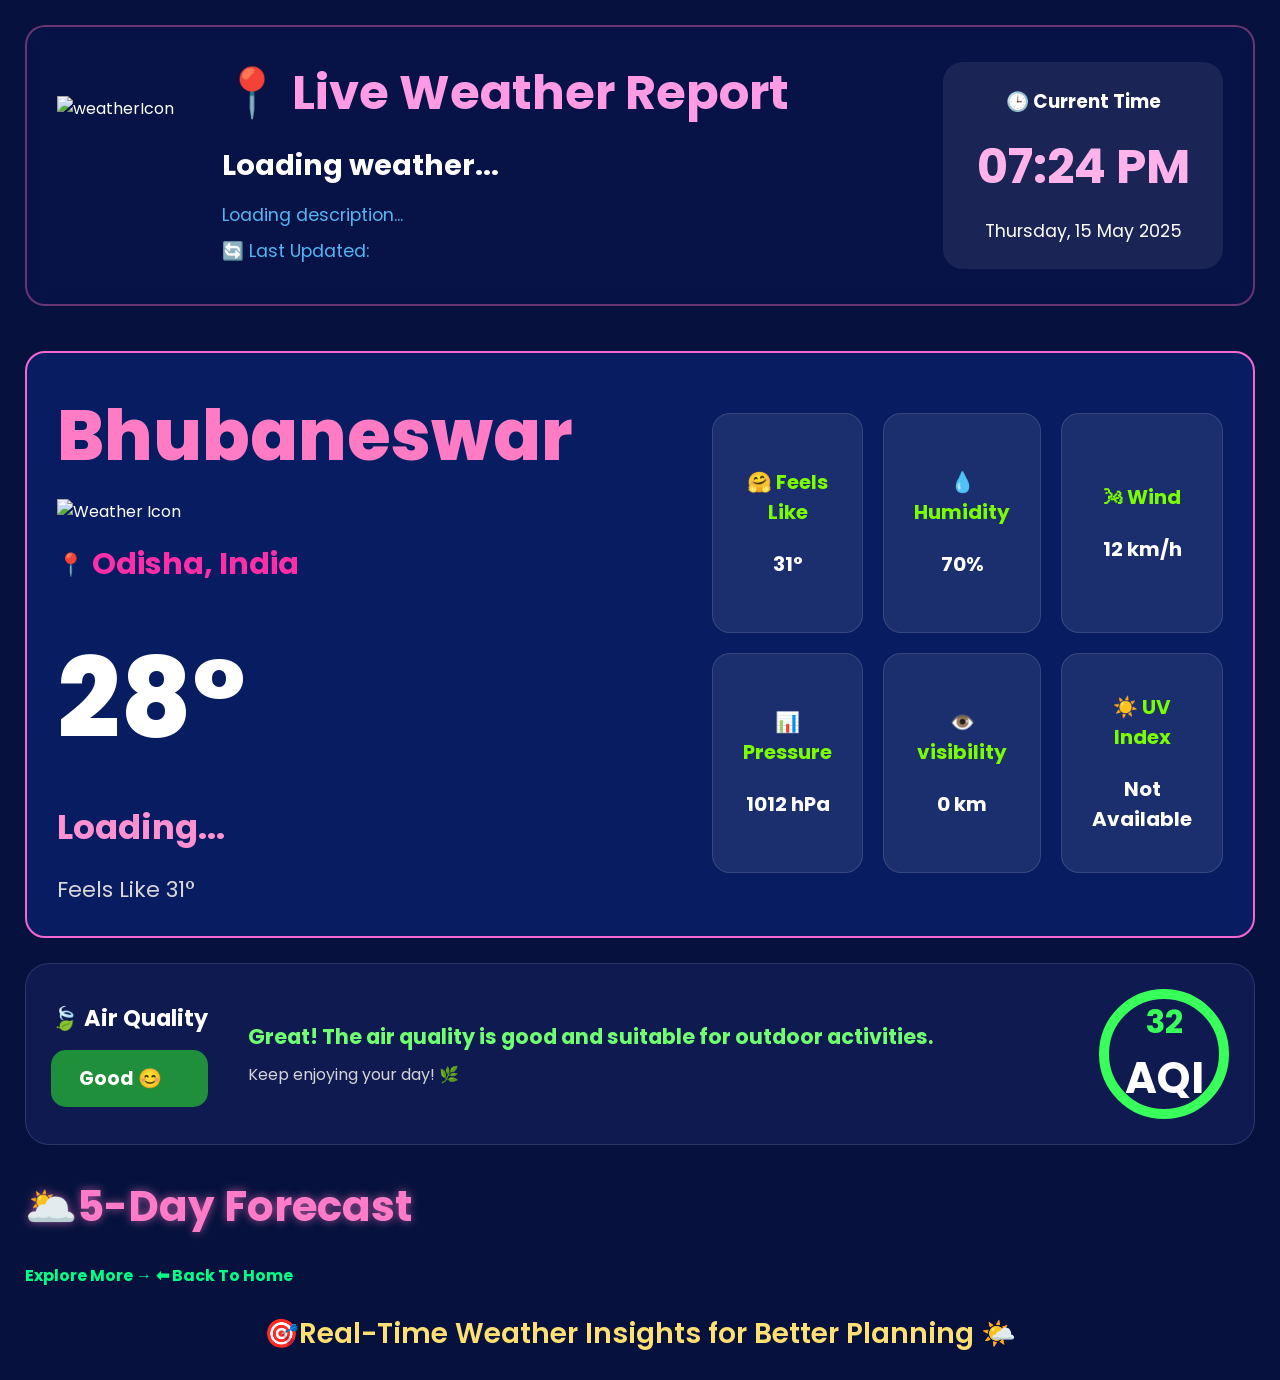
==== weather.html @ f80b70f2 "Initial commit" ====
<!DOCTYPE html>
<html lang="en">

<head>

    <meta charset="UTF-8">

    <meta name="viewport" content="width=device-width, initial-scale=1.0">

    <title>Weather Details</title>

    <link rel="stylesheet" href="weather.css">


    <link href="https://cdnjs.cloudflare.com/ajax/libs/font-awesome/6.5.1/css/all.min.css" rel="stylesheet">

</head>

<body>

    <div id="weatherAnimation"></div>

    <div class="weather-page">

        <div class="weather-left">

            <div class="weather-report">

                <div class="weather-report-left">

                    <div class="weather-big-icon">
                        <img id="weatherIcon" src="" alt="weatherIcon">
                    </div>

                    <div class="weather-report-content">

                        <h1>
                            📍 Live Weather Report
                        </h1>

                        <h2 id="weatherMessage">
                            Loading weather...
                        </h2>
                        <p id="weatherDescription">Loading description...</p>

                        <p>
                            🔄 Last Updated:
                            <span id="lastUpdated">
                            </span>
                        </p>

                    </div>

                </div>

                <div class="time-box">

                    <h3>🕒 Current Time</h3>

                    <div id="currentTime">
                        07:24 PM
                    </div>

                    <p id="currentDate">
                        Thursday, 15 May 2025
                    </p>

                </div>

            </div>
            <div class="weather-info">
                <div class="city-card-new">

    <div class="city-left">

        <h1 id="cityName">Bhubaneswar</h1>
        <img id="conditionIcon" alt="Weather Icon">
        <p class="location">
            📍 <span id="countryName">Odisha, India</span>
        </p>

        <div class="temp-row">

    <div class="current-temp">
        <span id="temperature">28°</span>
    </div>

</div>

        <p id="weatherCondition" class="condition">
            Loading...
        </p>

        <p class="feels-like">
            Feels Like <span id="feelsLike">31°</span>
        </p>
        </div>
        <!-------- STATS HERE--------->
            <div class="weather-stats">

                    <div class="stat-card">
                        <h4>🤗 Feels Like</h4>
                        <p id="feelsLike">31°</p>
                    </div>

                    <div class="stat-card">
                        <h4>💧 Humidity</h4>
                        <p id="humidity">70%</p>
                    </div>

                    <div class="stat-card">
                        <h4>🌬 Wind</h4>
                        <p id="wind">12 km/h</p>
                    </div>

                    <div class="stat-card">
                        <h4>📊 Pressure</h4>
                        <p id="pressure">1012 hPa</p>
                    </div>

                    <div class="stat-card">
                        <h4>👁️visibility</h4>
                        <p id="visibility">0 km</p>
                    </div>

                    <div class="stat-card">
                        <h4>☀️ UV Index</h4>
                        <p id="UVIndex">Not Available</p>
                    </div> 
                </div>
            </div>
            </div>

            <div class="air-quality-card">
    <div class="aqi-left">
        <h3>🍃 Air Quality</h3>
        <div class="aqi-badge" id="aqiStatus">
            Good 😊
        </div>
    </div>

    <div class="aqi-center">
        <h4 id="aqiMessage">
            Great! The air quality is good and suitable for outdoor activities.
        </h4>
        <p id="aqiAdvice">
            Keep enjoying your day! 🌿
        </p>
    </div>

    <div class="aqi-right">
        <div class="aqi-circle">
            <span id="aqiValue">32</span>
            <small>AQI</small>
        </div>
    </div>
</div>

            <div class="forecast-section">

                <h2>🌥️5-Day Forecast</h2>
                <div id="forecastContainer" class="forecast-grid"></div>
            </div>
        </div>
    </div>
    
    <div class="button-group">
        <a href="explore.html" class="explore-btn">
            Explore More →</a>
        <a href="index.html" class="back-btn">
            ⬅ Back To Home
        </a>
    </div>

    <p class="footer-note">
        🎯Real-Time Weather Insights for Better Planning 🌤️
    </p>
    <script src="script.js"></script>
</body>

</html>
---- weather.css ----
﻿/* ===== GOOGLE FONT ===== */
@import url('https://fonts.googleapis.com/css2?family=Poppins:wght@300;400;500;600;700;800&display=swap');

*{
    margin:0;
    padding:0;
    box-sizing:border-box;
    font-family:'Poppins',sans-serif;
}

body{
    background:#06123d;
    color:#fff;
    padding:25px;
}

.weather-page{
    display: flex;
    gap: 20px;
    align-items: flex-start ;
}

/* ===== LIVE WEATHER REPORT =====*/
.weather-report{
    display:flex;
    justify-content:space-between;
    align-items:center;
    padding:30px;
    border: 2px solid rgba(255, 105,180, 0.4);
    border-radius: 20px;
    background: rgba(8,20,80,0.5);
    backdrop-filter: blur(10px);
}
.weather-left{
    flex: 2;
    width: 100%;
    display: block;
    width: 100%;
}
.weather-right{
    flex: 1;
}

.weather-report-left{
    display:flex;
    align-items:center;
    gap:25px;
}

.weather-big-icon img{
    
    width: 200px;
    height: 200px;
    
}
.weather-big-icon{
    width: 120px;
    height: 120px;
    display: flex;
    align-items: center;
    justify-content: center;
    margin-right: 20px;
    flex-shrink: 0;
}
.weather-report-content h1{
    color:#ff9be5;
    font-size:3rem;
    margin-bottom:15px;
    white-space: nowrap;
}

.weather-report-content h2{
    font-size:1.8rem;
    margin-bottom:15px;
}
.weather-report-content p{
    color:hwb(204 34% 5%);
    margin-bottom: 10px;
}
.weather-report-content span{
    color:#ff7bd8;
}

.weather-report-content p{
    font-size:1.1rem;
}

.last-updated{
    color:#7fd8ff;
    margin-top:20px;
}

.time-box{
    min-width:280px;
    text-align:center;
    padding:25px;
    border-radius:20px;
    background:rgba(255,255,255,0.08);
}

#currentTime{
    font-size:3rem;
    font-weight:bold;
    color:#ffb3ea;
    margin:15px 0;
}

#currentDate{
    font-size:1.1rem;
}

/* ===== MAIN GRID ===== */

.weather-grid{
    display:grid;
    grid-template-columns:repeat(3,220px);
    gap:20px;
}

/* ===== CITY CARD ===== */

.city-card{
    background:#081d61;
    border:2px solid rgba(255,255,255,.08);
    border-radius:20px;
    padding:35px;
    display: flex;
    flex-direction: column;
    grid-row:span 2;
}

.city-card h1{
    color:#ff7cc5;
    font-size:70px;
    font-weight:800;
}

.location{
    margin-top:8px;
    color:#d7d7d7;
    font-size:22px;
}

.temp-section{
    display:grid;
    margin-top:25px;
    gap: 15px;
    grid-template-columns: repeat(4,1fr);
}

#temp{
    font-size:120px;
    font-weight:800;
}

.big-icon{
    font-size:100px;
}

.condition{
    color:#ff91d0;
    font-size:34px;
    font-weight:700;
    margin-top:15px;
}

.feels{
    margin-top:10px;
    color:#c8d8ff;
    font-size:22px;
}

/* ===== SMALL BOXES ===== */

.info-card{
    background:#13247c;
    border-radius:20px;
    padding:25px;
    min-height:170px;
    display:flex;
    flex-direction:column;
    justify-content:center;

    transition:.3s;
}

.info-card:hover{
    transform:translateY(-5px);
}

.info-title{
    font-size:24px;
    color:#d6e7ff;
}

.info-value{
    margin-top:15px;
    font-size:48px;
    font-weight:700;
}

/* COLORS */

.temp-color{
    color:#ff9bd8;
}

.humidity-color{
    color:#63c8ff;
}

.wind-color{
    color:#68e4ff;
}

.visibility-color{
    color:#63ffba;
}

.pressure-color{
    color:#ff6c7a;
}

.uv-color{
    color:#ffc83d;
}

/* ===== AIR QUALITY ===== */

.air-quality{
    background:#081d61;
    margin-top:22px;
    border-radius:20px;
    padding:35px;

    display:grid;
    grid-template-columns:220px 1fr 220px;
    align-items:center;
}

.air-quality h2{
    font-size:42px;
    margin-bottom:15px;
}

.good-btn{
    background:#2d913f;
    color:#fff;
    border:none;
    padding:16px 40px;
    border-radius:16px;
    font-size:34px;
    font-weight:700;
}

.air-message{
    padding:0 40px;
}

.air-message h3{
    color:#79ff5c;
    font-size:34px;
}

.air-message p{
    margin-top:15px;
    color:#d7e6ff;
    font-size:22px;
}

.aqi-circle{
    width:180px;
    height:180px;
    border-radius:50%;
    border:16px solid #45df52;

    display:flex;
    flex-direction:column;
    justify-content:center;
    align-items:center;

    font-size:52px;
    font-weight:800;
}

.aqi-circle span{
    font-size:24px;
}

/* ===== FORECAST ===== */

.forecast{
    background:#081d61;
    margin-top:25px;
    border-radius:20px;
    padding:30px;
}

.forecast-section h2{
    font-size:42px;
    margin-bottom:25px;
    color: #ff7ac8;
    text-shadow: 0 0 10px rgba(255,122,200,0.6);
}

.forecast-grid{
    display:grid;
    grid-template-columns:repeat(5,1fr);
    gap:20px;
}

.forecast-card{
    background:#13247c;
    border-radius:18px;
    text-align:center;
    padding:25px;

    transition:.3s;
}

.forecast-card:hover{
    transform:translateY(-5px);
}

.forecast-day{
    font-size:28px;
    font-weight:700;
}

.forecast-icon{
    font-size:52px;
    margin:15px 0;
}

.forecast-temp{
    font-size:34px;
    font-weight:700;
}

.forecast-condition{
    margin-top:10px;
    font-size:22px;
}
.forecast-section{
    width: 100%;
    margin-top: 30px;
}

#forecastContainer{
    display: grid;
    grid-template-columns: repeat(auto-fit,minmax(180px,1fr));
    gap: 20px;
    margin-top: 20px;
}

.forecast-card{
    background: rgba(255,255,255,0.08);
    border: 1px solid rgba(255,255,255,0.15);
    border-radius: 15px;
    padding: 20px;
    text-align: center;
}

/* ===== FOOTER ===== */

.footer-note{
    text-align:center;
    margin-top:25px;
    font-size:28px;
    color:#ffe070;
    font-weight:600;
}

/* ===== RESPONSIVE ===== */

@media(max-width:768px){

    .weather-grid{
    grid-template-columns:repeat(2,1fr);
    }
}
@media(max-width:480px){
    .weather-grid{
        grid-template-columns: 1fr;
    }
}

.air-quality{
grid-template-columns:1fr;
gap:25px;
text-align:center;
}

.forecast-grid{
grid-template-columns:repeat(2,1fr);
}

.weather-card{
flex-direction:column;
}

.city-card h1{
font-size:50px;
}

#temp{
font-size:90px;
}
.nav-buttons{
    display:flex;
    justify-content:center;
    gap:15px;
    margin:20px 0;
}

.btn{
    text-decoration:none;
    background:#4facfe;
    color:white;
    padding:12px 20px;
    border-radius:10px;
    font-weight:bold;
    transition:0.3s;
}

.btn:hover{
    background:#0077ff;
    transform:translateY(-5px);

}
.weather-stats{
    display: grid;
    grid-template-columns:repeat(3,1fr);
    gap:20px;
    margin-top:30px;
    width: 100%;
    flex: 0.8;
}       

.stat-card{
    background:rgba(255,255,255,0.08); 
    border-radius:18px;
    padding:30px;
    text-align:center;
    border:1px solid rgba(255,255,255,0.12);
    /*transition:0.3s;*/
    min-height: 100px;
    gap: 12px;
    width:100%;
    height: 220px;
    display: flex;
    flex-direction: column;
    justify-content: center;
    grid-template-columns: repeat(3, 1fr);
}
.stat-card img{
    width: 40px;
    height: 40px;
    filter: drop-shadow(0 0 12px rgba(0,255,255,0.8));
}
.weather-info{
    margin-top: 25px;
    width: 100%;
    display: flex;
    flex-direction: column;
    /*grid-template-columns: 1.2fr 2fr;*/
    gap: 15px;
    /*grid-template-columns: repeat(3,220px);*/
}

.stat-card:hover{
    transform:0.3s ease;
}
.stat-card:hover{
    box-shadow: 0 0 15px rgba(124,252,0,0.3),
                0 0 30px rgba(124, 252, 0, 0.2)
}

.stat-card h4{
    margin-bottom:10px;
    font-size:20px;
    font-weight: 700;
    gap: 10px;
    align-items: center;
    color: #7cfc00;
}
.stat-card h4 i,
.stat-card h4 span{
    color: #7cfc00;
    text-shadow: 0 0 15px rgba(124,252,0,0.6),
                0 0 10px rgba(124,252,0,0.5);
}
.stat-card p{
    font-size:20px;
    font-weight:700;
}
.city-weather-card{
    display: flex;
    justify-content: space-between;
    align-items: center;
    min-height: 420px;
}
.city-card-new{
    background:#081d61;
    border-radius:20px;
    border: 2px solid hsl(314, 86%, 68%);
    padding:30px;
    display:flex;
    width: 100%;
    max-width: 100%;
    justify-content:flex-start;
    align-items:stretch;
    margin-top:20px;
    gap: 30px;
    align-items: flex-start;
}
.city-left{
    flex: 1;
    display: flex;
    flex-direction: column;
    align-items: flex-start;
    gap: 10px;

}

#cityName{
    color:#ff7cc5;
    font-size:70px;
    font-weight:800;
    display: flex;
    flex-direction: column;
}

.location{
    margin-top:8px;
    color:#d7d7d7;
    font-size:22px;
    display: flex;
    align-items: center;
    gap: 8px;
    flex-wrap: nowrap;
}
#countryName{
    color: lab(58.51% 80.94 -13.65);
    font-size: 30px;
    font-weight: 700;
   /* text-shadow: 0 0 10px rgba(255, 255, 255,0.8);*/
}

.current-temp{
    margin-top:20px;
}

.current-temp span{
    font-size:110px;
    font-weight:800;
    color:white;
}

.condition{
    color:#ff91d0;
    font-size:34px;
    font-weight:700;
    margin-top:10px;
}

.feels-like{
    color:#d7d7d7;
    font-size:22px;
    margin-top:10px;
}

.city-right img{
    width:200px;
    height:200px;
}
.city-right{
    flex: 1;
    display: flex;
    justify-content: center;
    align-items: center;
}
.temp-row{
    display:flex;
    align-items:center;
    justify-content:space-between;
}

.temp-row .city-right img{
    width:150px;
    height:150px;
}
#weatherIcon{
    width: 140px;
    height: 140px;
    object-fit: contain;
    margin: 20px 0;
}
.air-quality-card{
    display:flex;
    justify-content:space-between;
    align-items:center;

    margin-top:25px;
    padding:25px;

    background:rgba(20,30,90,0.7);
    border:1px solid rgba(255,255,255,0.12);
    border-radius:24px;
    backdrop-filter:blur(15px);
}

.aqi-left h3{
    color:white;
    font-size:1.4rem;
    margin-bottom:15px;
}

.aqi-badge{
    background:#1f8f3c;
    color:white;
    padding:14px 28px;
    border-radius:15px;
    font-size:1.2rem;
    font-weight:700;
}

.aqi-center{
    flex:1;
    margin:0 40px;
}

.aqi-center h4{
    color:#70ff70;
    margin-bottom:10px;
    font-size:1.3rem;
}

.aqi-center p{
    color:#d5d5d5;
}

.aqi-right{
    display:flex;
    justify-content:center;
    align-items:center;
}

.aqi-circle{
    width:130px;
    height:130px;
    border-radius:50%;
    border:10px solid #39ff5a;

    display:flex;
    flex-direction:column;
    justify-content:center;
    align-items:center;

    color:white;
    font-weight:bold;
}

.aqi-circle span{
    font-size:2rem;
    color:#39ff5a;
    transition: all 0.4s ease;
}
.explore-btn,
.back-btn {
    color: #00ff88;
    font-weight: 700;
    text-decoration: none;
    /*text-shadow: 0 0 8px #00ff88,
                 0 0 15px #00ff88;*/
    transition: 0.3s ease;
}

.explore-btn:hover,
.back-btn:hover {
    color: #7dffb5;
    /*text-shadow: 0 0 12px #00ff88,
                 0 0 25px #00ff88;*/
}
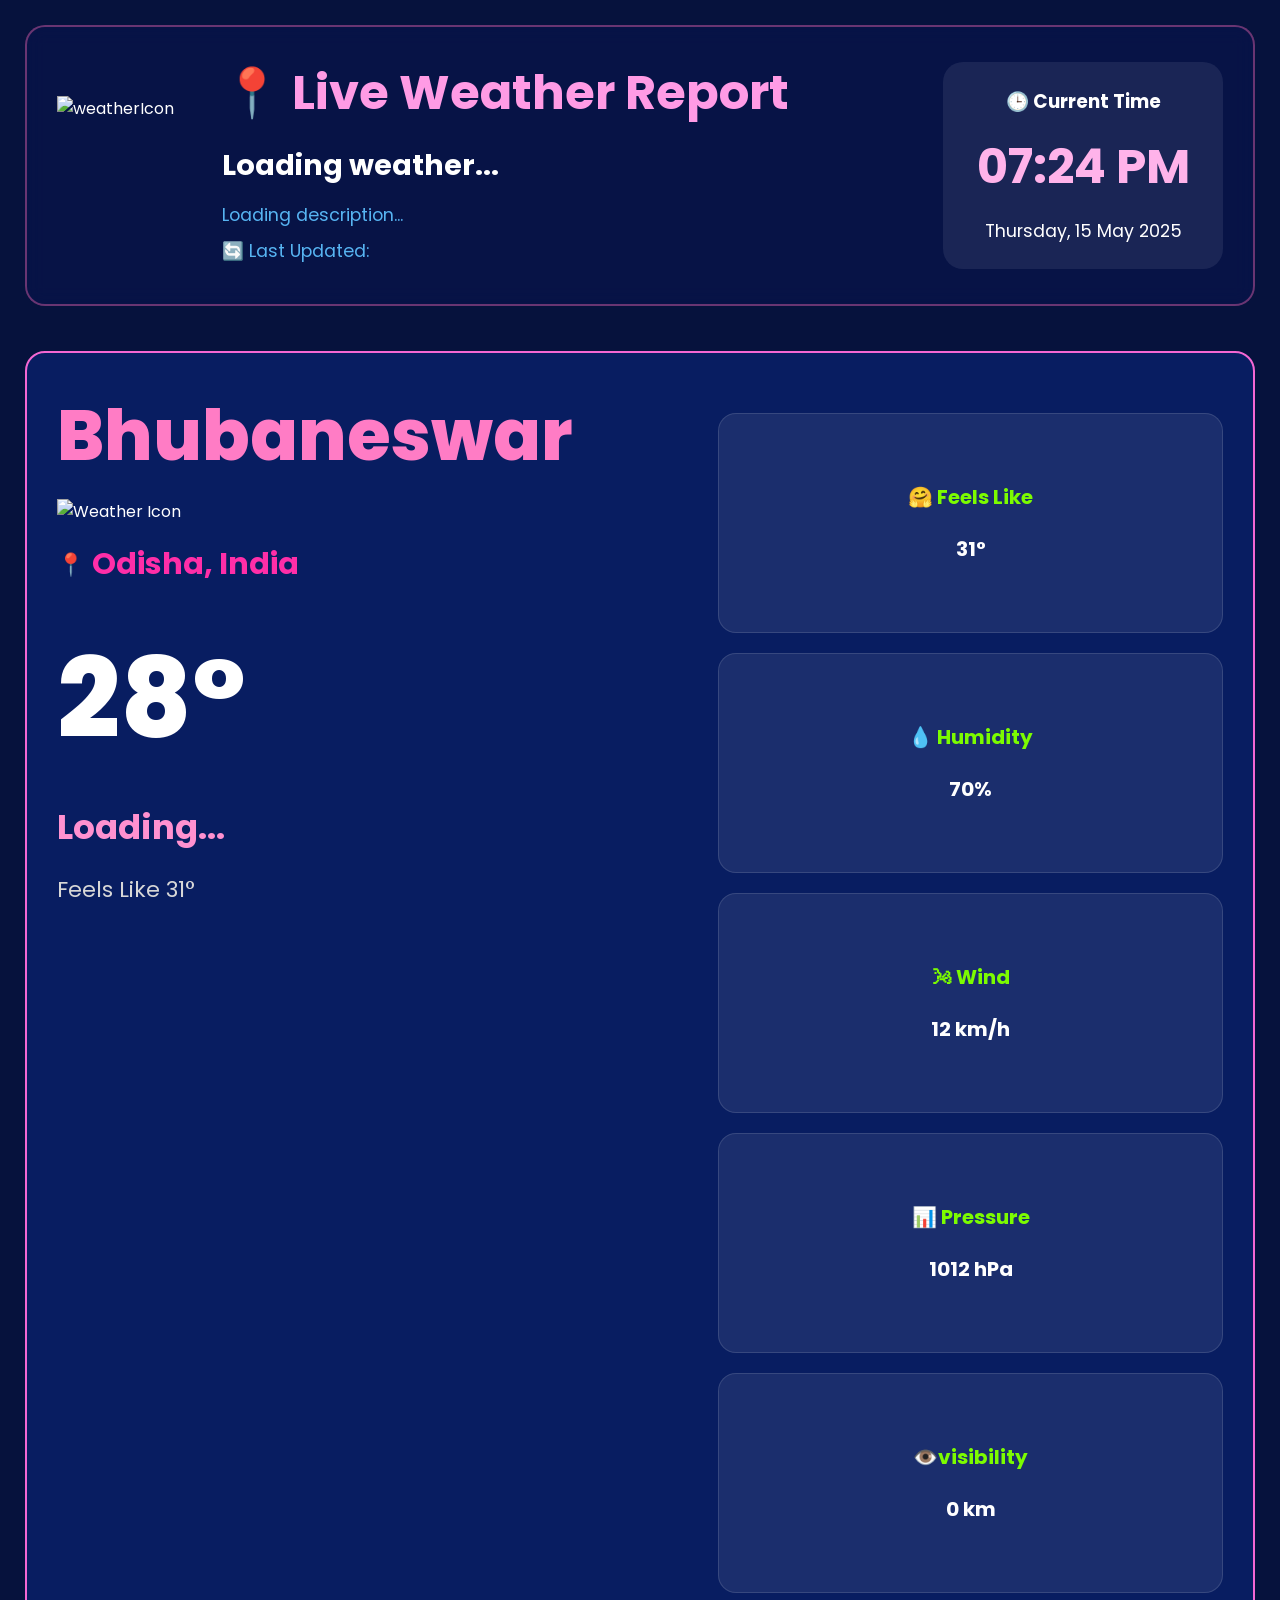
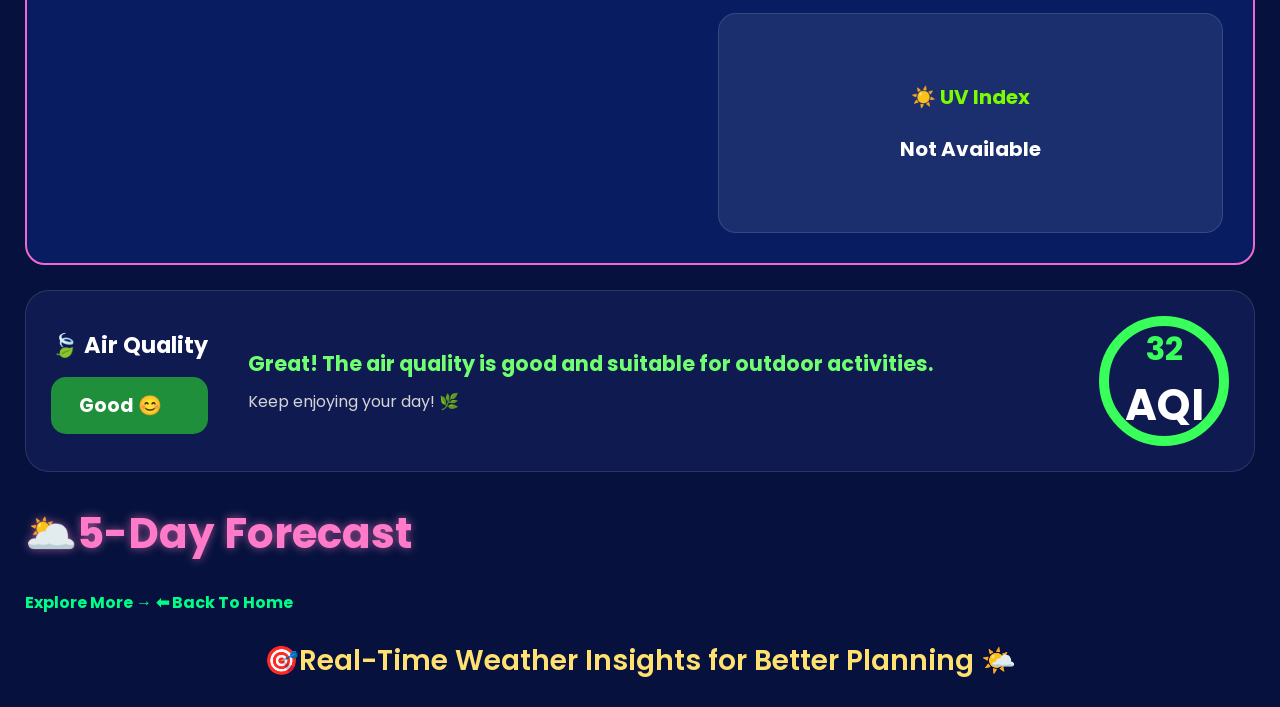
==== commit 62d17be5: "Fix the resoponsiveness" ====
--- a/weather.html
+++ b/weather.html
@@ -5,7 +5,7 @@
 
     <meta charset="UTF-8">
 
-    <meta name="viewport" content="width=device-width, initial-scale=1.0">
+    <meta name="viewport" content="width=device-width, initial-scale=1.0, maximum-scale=1.0,user-scalable=no">
 
     <title>Weather Details</title>
 
--- a/weather.css
+++ b/weather.css
@@ -382,9 +382,7 @@
 @media(max-width:480px){
     .weather-grid{
         grid-template-columns: 1fr;
-    }
-}
-
+}
 .air-quality{
 grid-template-columns:1fr;
 gap:25px;
@@ -397,6 +395,7 @@
 
 .weather-card{
 flex-direction:column;
+}
 }
 
 .city-card h1{
@@ -430,7 +429,7 @@
 }
 .weather-stats{
     display: grid;
-    grid-template-columns:repeat(3,1fr);
+    grid-template-columns:1fr;
     gap:20px;
     margin-top:30px;
     width: 100%;
@@ -682,3 +681,118 @@
     /*text-shadow: 0 0 12px #00ff88,
                  0 0 25px #00ff88;*/
 }
+/*Mobile pai*/
+@media (max-width:768px){
+
+    .weather-page{
+        flex-direction:column;
+    }
+    .weather-report,
+    .city-card-new,
+    .air-quality-card,
+    .forecast-card{
+        width: 100%;
+        max-width: 100%;
+        margin-left: 0;
+        margin-right: 0;
+        padding: 20px 10px;
+    }
+    body{
+        overflow-x: hidden;
+        padding: 10px;
+    }
+    .weather-left,
+    .weather-right{
+        width: 100%;
+    }
+    .weather-stats{
+        grid-template-columns: repeat(2,1fr);
+    }
+    .weather-report{
+        flex-direction:column;
+        align-items: center;
+        justify-content: space-between;
+        gap:20px;
+        display: flex;
+    }
+    .weather-report-left{
+        display: flex;
+        align-items: center;
+        gap: 10px;
+        flex-direction: column;
+        text-align: center;
+    }
+    .weather-big-icon img{
+        width: 70px;
+        height: 70px;
+    }
+
+    .weather-report-content h1{
+        font-size:2.2rem;
+        white-space:normal;
+        text-align: center;
+    }
+    .weather-report-content h2{
+        font-size: 1rem;
+    }
+    .time-box{
+        min-width: unset;
+        padding: 15px;
+        width: 100%;
+    }
+    #currentTime{
+        font-size: 2rem;
+    }
+
+    #cityName{
+        font-size:clamp(2rem, 7vw, 3rem);
+        word-break: keep-all;
+        white-space: normal;
+        overflow-wrap: normal;
+    }
+
+    .current-temp span{
+        font-size:70px;
+    }
+
+    .weather-stats{
+        grid-template-columns:1fr;
+    }
+
+    .forecast-grid{
+        grid-template-columns:1fr;
+    }
+
+    .city-card-new{
+        flex-direction:column;
+        text-align:center;
+    }
+    .air-quality-card{
+        flex-direction: column;
+        gap: 20px;
+        text-align: center;
+    }
+    .aqi-center{
+        margin: 0;
+    }
+    #forecastContainer{
+        grid-template-columns: 1fr;
+        padding-left: 10px;
+        padding-right: 10px;
+    }
+    .weather-card{
+        width: calc(100% - 20px);
+        max-width: none;
+        margin: 20px auto;
+    }
+    .report-box{
+        width: calc(100% - 20px);
+        margin: 0 auto;
+    }
+    .footer-content,
+    .footer-text{
+        width: 100%;
+        max-width: 100%;
+        padding: 0 10px;
+    }
+}
